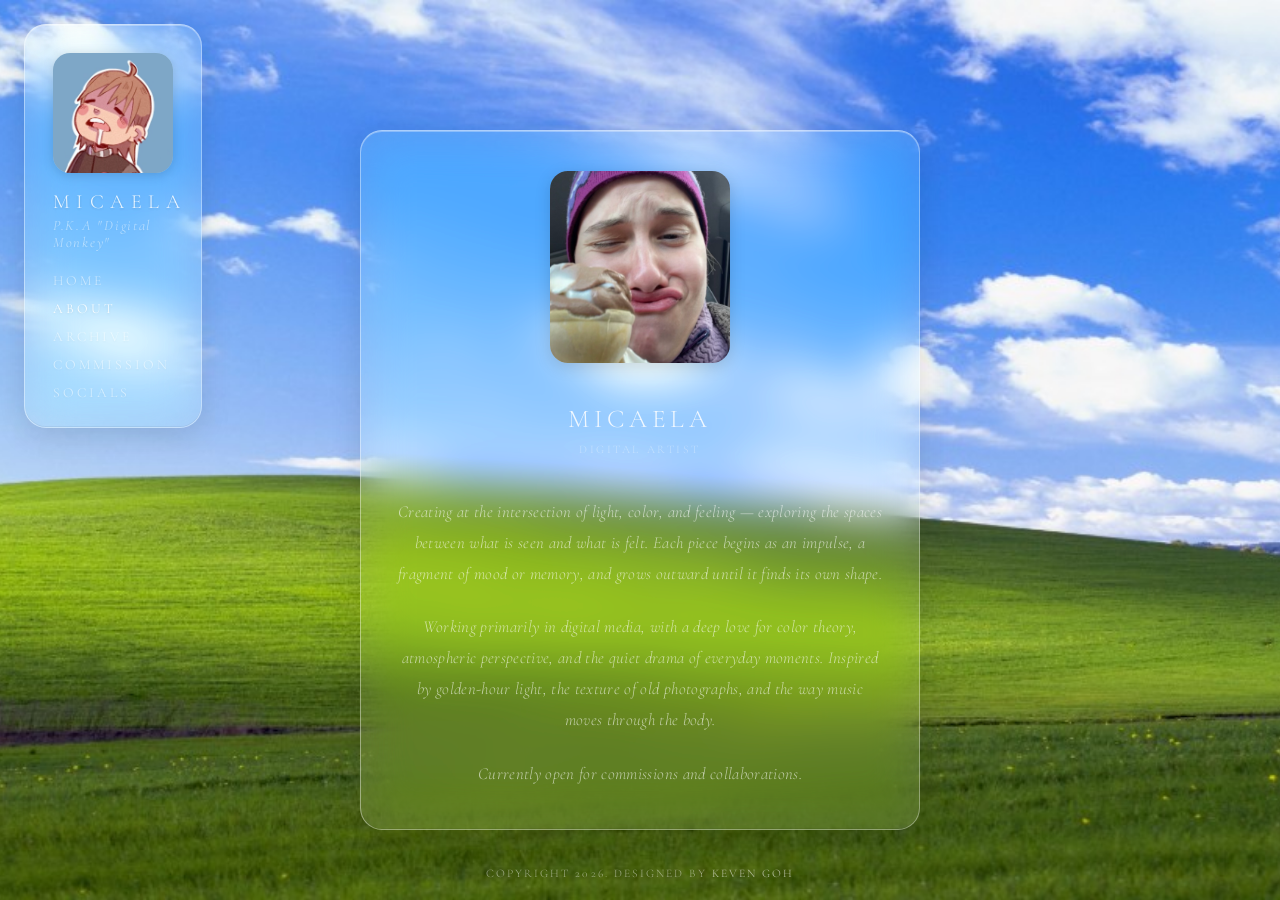
==== about.html @ ab4d34c3 "removed redundant contact page" ====
<!DOCTYPE html>
<html lang="en">
<head>
<meta charset="UTF-8">
<meta name="viewport" content="width=device-width, initial-scale=1.0">
<title>Micaela — About</title>
<link rel="stylesheet" href="css/base.css">
<link rel="stylesheet" href="css/pages.css">
</head>
<body>

<!-- Mobile placeholder -->
<div id="mobile-placeholder">
  <div class="mark">✦ ✦ ✦</div>
  <h2>Micaela</h2>
  <p>Mobile experience coming soon.<br>Please visit on a larger screen.</p>
</div>

<!-- Nav panel -->
<div id="chrome-panel">
  <img id="avatar" src="assets/avatar.png" alt="Micaela" width="64" height="64">
  <a id="site-name" href="index.html">Micaela</a>
  <div id="site-tagline">P.K.A "Digital Monkey"</div>
  <nav id="nav">
    <a href="index.html" data-page="index.html">Home</a>
    <a href="about.html" data-page="about.html">About</a>
    <a href="archive.html" data-page="archive.html">Archive</a>
    <a href="https://artistree.io/digitalmonkey" target="_blank" rel="noopener">Commission</a>

    <a href="#" id="socials-toggle">Socials</a>
    <div id="socials-flyout">
      <a href="https://www.youtube.com/@DigitalMonkey_" target="_blank" rel="noopener">Youtube</a>
      <a href="https://www.tumblr.com/digitalmonkeyy" target="_blank" rel="noopener">Tumblr</a>
      <a href="https://cara.app/antzzzdraws" target="_blank" rel="noopener">Cara</a>
    </div>
  </nav>
</div>

<!-- Page content -->
<div class="page-content">
  <div class="page-inner">
    <img class="about-photo" src="assets/about-photo.png" alt="Micaela">
    <h1 class="about-name">Micaela</h1>
    <div class="about-subtitle">Digital Artist</div>
    <div class="about-bio">
      <p>Creating at the intersection of light, color, and feeling — exploring the spaces between what is seen and what is felt. Each piece begins as an impulse, a fragment of mood or memory, and grows outward until it finds its own shape.</p>
      <p>Working primarily in digital media, with a deep love for color theory, atmospheric perspective, and the quiet drama of everyday moments. Inspired by golden-hour light, the texture of old photographs, and the way music moves through the body.</p>
      <p>Currently open for commissions and collaborations.</p>
    </div>
  </div>
</div>

<div id="footer">Copyright 2026. Designed by <a href="https://kgoh.net/" target="_blank" rel="noopener">Keven Goh</a></div>

<script src="js/nav.js"></script>
</body>
</html>
---- css/base.css ----
@import url('https://fonts.googleapis.com/css2?family=Cormorant+Garamond:ital,wght@0,300;0,400;1,300;1,400&display=swap');

* { margin: 0; padding: 0; box-sizing: border-box; }

:root {
  --bg: #f5f0ea;
  --text: #1a1816;
  --text-dim: rgba(255, 255, 255, 0.4);
  --glass-text: #fff;
  --lock-border: #c8a050;
  --lock-glow: rgba(200, 160, 80, 0.35);
}

html, body {
  width: 100%; height: 100%;
  overflow: hidden;
  background: var(--bg) url('../assets/bg.png') center / cover no-repeat fixed;
  font-family: 'Cormorant Garamond', serif;
  color: var(--text);
}

body {
  animation: pageIn 0.6s ease both;
}

@keyframes pageIn {
  from { opacity: 0; }
  to   { opacity: 1; }
}

/* ── Mobile placeholder ── */
#mobile-placeholder {
  display: none;
  position: fixed;
  inset: 0;
  background: var(--bg);
  flex-direction: column;
  justify-content: center;
  align-items: center;
  gap: 1.5rem;
  text-align: center;
  padding: 2rem;
  z-index: 9999;
}
#mobile-placeholder .mark {
  font-size: 2rem;
  opacity: 0.4;
  letter-spacing: 0.4em;
}
#mobile-placeholder h2 {
  font-weight: 300;
  font-size: 1.5rem;
  letter-spacing: 0.15em;
}
#mobile-placeholder p {
  font-style: italic;
  opacity: 0.45;
  font-size: 1rem;
  letter-spacing: 0.08em;
}

@media (max-width: 768px) {
  #mobile-placeholder { display: flex; }
  #canvas, #ui, .page-content { display: none !important; }
}

/* ── UI Chrome ── */
#ui {
  position: fixed;
  inset: 0;
  pointer-events: none;
  z-index: 0;
}

/* ── Chrome panel (liquid glass) ── */
#chrome-panel {
  position: fixed;
  top: 24px; left: 24px;
  z-index: 100;
  width: 178px;
  padding: 28px 28px 24px;
  background: rgba(255, 255, 255, 0.12);
  backdrop-filter: blur(24px) saturate(1.4) brightness(1.1);
  -webkit-backdrop-filter: blur(24px) saturate(1.4) brightness(1.1);
  border: 1px solid rgba(255, 255, 255, 0.35);
  border-top-color: rgba(255, 255, 255, 0.5);
  border-left-color: rgba(255, 255, 255, 0.4);
  border-radius: 22px;
  box-shadow:
    0 8px 32px rgba(0,0,0,0.12),
    inset 0 1px 0 rgba(255, 255, 255, 0.3),
    inset 0 -1px 0 rgba(0, 0, 0, 0.05);
  pointer-events: auto;
  color: var(--glass-text);
}

#avatar {
  display: block;
  width: 100%;
  height: auto;
  aspect-ratio: 1;
  border-radius: 17px;
  object-fit: cover;
  margin-bottom: 16px;
  box-shadow: 0 2px 12px rgba(0,0,0,0.15), inset 0 0 0 1px rgba(255,255,255,0.2);
}

#site-name {
  display: block;
  font-size: 1.26rem;
  font-weight: 300;
  letter-spacing: 0.32em;
  text-transform: uppercase;
  opacity: 0.85;
  text-decoration: none;
  color: var(--glass-text);
  transition: opacity 0.3s ease;
  text-shadow: 0 1px 3px rgba(0,0,0,0.15);
}
a#site-name:hover {
  opacity: 1;
}

#site-tagline {
  font-size: 0.9rem;
  font-style: italic;
  letter-spacing: 0.12em;
  opacity: 0.45;
  margin-top: 3px;
  margin-bottom: 19px;
  text-shadow: 0 1px 3px rgba(0,0,0,0.1);
}

/* ── Nav ── */
#nav {
  display: flex;
  flex-direction: column;
  gap: 7px;
}
#nav a {
  font-size: 0.86rem;
  font-weight: 300;
  letter-spacing: 0.22em;
  text-transform: uppercase;
  color: var(--glass-text);
  text-decoration: none;
  opacity: 0.55;
  transition: opacity 0.3s ease;
  padding: 2px 0;
  text-shadow: 0 1px 3px rgba(0,0,0,0.1);
}
#nav a:hover {
  opacity: 1;
}
#nav a.active {
  opacity: 1;
}

/* ── Socials flyout ── */
#socials-flyout {
  display: none;
  flex-direction: column;
  gap: 5px;
  padding: 8px 0 2px 12px;
}
#socials-flyout.open { display: flex; }
#socials-flyout a {
  font-size: 0.78rem;
  font-weight: 300;
  letter-spacing: 0.18em;
  text-transform: uppercase;
  color: var(--glass-text);
  text-decoration: none;
  opacity: 0.45;
  transition: opacity 0.3s ease;
  pointer-events: auto;
  text-shadow: 0 1px 3px rgba(0,0,0,0.1);
}
#socials-flyout a:hover { opacity: 1; }

/* ── Hint bar ── */
#hint {
  position: absolute;
  bottom: 64px; left: 50%;
  transform: translateX(-50%);
  font-size: 0.68rem;
  letter-spacing: 0.25em;
  text-transform: uppercase;
  color: var(--glass-text);
  opacity: 0.7;
  text-shadow: 0 1px 3px rgba(0,0,0,0.15);
  transition: opacity 0.6s ease;
  white-space: nowrap;
  padding: 10px 22px;
  background: rgba(255, 255, 255, 0.12);
  backdrop-filter: blur(24px) saturate(1.4) brightness(1.1);
  -webkit-backdrop-filter: blur(24px) saturate(1.4) brightness(1.1);
  border: 1px solid rgba(255, 255, 255, 0.35);
  border-top-color: rgba(255, 255, 255, 0.5);
  border-left-color: rgba(255, 255, 255, 0.4);
  border-radius: 14px;
  box-shadow:
    0 8px 32px rgba(0,0,0,0.12),
    inset 0 1px 0 rgba(255, 255, 255, 0.3),
    inset 0 -1px 0 rgba(0, 0, 0, 0.05);
}

/* ── Footer ── */
#footer {
  position: fixed;
  bottom: 20px; left: 50%;
  transform: translateX(-50%);
  font-size: 0.72rem;
  font-weight: 300;
  letter-spacing: 0.18em;
  text-transform: uppercase;
  color: rgba(255, 255, 255, 0.5);
  text-shadow: 0 1px 4px rgba(0,0,0,0.2);
  white-space: nowrap;
  z-index: 100;
}
#footer a {
  color: rgba(255, 255, 255, 0.65);
  text-decoration: none;
  transition: color 0.3s ease;
}
#footer a:hover {
  color: rgba(255, 255, 255, 1);
}
---- css/pages.css ----
/* ── Page content area ── */
.page-content {
  position: fixed;
  inset: 0;
  display: flex;
  justify-content: center;
  align-items: center;
  padding: 120px 40px 60px;
  overflow-y: auto;
}

.page-inner {
  max-width: 560px;
  width: 100%;
  background: rgba(255, 255, 255, 0.12);
  backdrop-filter: blur(24px) saturate(1.4) brightness(1.1);
  -webkit-backdrop-filter: blur(24px) saturate(1.4) brightness(1.1);
  border: 1px solid rgba(255, 255, 255, 0.35);
  border-top-color: rgba(255, 255, 255, 0.5);
  border-left-color: rgba(255, 255, 255, 0.4);
  border-radius: 22px;
  box-shadow:
    0 8px 32px rgba(0,0,0,0.12),
    inset 0 1px 0 rgba(255, 255, 255, 0.3),
    inset 0 -1px 0 rgba(0, 0, 0, 0.05);
  padding: 40px 36px;
  color: var(--glass-text);
}

/* ── About page ── */
.about-photo {
  display: block;
  width: 180px;
  height: auto;
  border-radius: 18px;
  margin: 0 auto 2.5rem;
  box-shadow: 0 4px 16px rgba(0,0,0,0.15), inset 0 0 0 1px rgba(255,255,255,0.15);
  object-fit: cover;
}

.about-name {
  font-size: 1.6rem;
  font-weight: 300;
  letter-spacing: 0.18em;
  text-transform: uppercase;
  text-align: center;
  margin-bottom: 0.5rem;
  opacity: 0.85;
}

.about-subtitle {
  font-size: 0.72rem;
  font-weight: 300;
  letter-spacing: 0.22em;
  text-transform: uppercase;
  text-align: center;
  opacity: 0.35;
  margin-bottom: 2.5rem;
}

.about-bio {
  font-size: 1.05rem;
  font-weight: 300;
  font-style: italic;
  line-height: 1.85;
  letter-spacing: 0.02em;
  opacity: 0.6;
  text-align: center;
}

.about-bio p + p {
  margin-top: 1.4rem;
}

/* ── Contact page ── */
.contact-heading {
  font-size: 1.4rem;
  font-weight: 300;
  letter-spacing: 0.18em;
  text-transform: uppercase;
  text-align: center;
  margin-bottom: 0.5rem;
  opacity: 0.85;
}

.contact-subtitle {
  font-size: 0.72rem;
  font-weight: 300;
  letter-spacing: 0.22em;
  text-transform: uppercase;
  text-align: center;
  opacity: 0.35;
  margin-bottom: 2.5rem;
}

.contact-email {
  display: block;
  text-align: center;
  font-size: 1.1rem;
  font-style: italic;
  letter-spacing: 0.06em;
  color: var(--glass-text);
  text-decoration: none;
  opacity: 0.7;
  transition: opacity 0.3s ease;
  margin-bottom: 3rem;
}
.contact-email:hover {
  opacity: 1;
}

.contact-form {
  display: flex;
  flex-direction: column;
  gap: 1.2rem;
}

.contact-form label {
  font-size: 0.65rem;
  font-weight: 300;
  letter-spacing: 0.22em;
  text-transform: uppercase;
  opacity: 0.4;
  display: flex;
  flex-direction: column;
  gap: 0.5rem;
}

.contact-form input,
.contact-form textarea {
  background: rgba(255, 255, 255, 0.08);
  border: 1px solid rgba(255, 255, 255, 0.15);
  border-radius: 4px;
  padding: 10px 14px;
  font-family: 'Cormorant Garamond', serif;
  font-size: 0.95rem;
  font-weight: 300;
  color: var(--glass-text);
  outline: none;
  transition: border-color 0.3s ease;
}
.contact-form input:focus,
.contact-form textarea:focus {
  border-color: rgba(255, 255, 255, 0.3);
}

.contact-form textarea {
  resize: vertical;
  min-height: 120px;
}

.contact-form button {
  align-self: flex-start;
  background: transparent;
  border: 1px solid rgba(255, 255, 255, 0.15);
  border-radius: 4px;
  padding: 8px 28px;
  font-family: 'Cormorant Garamond', serif;
  font-size: 0.72rem;
  font-weight: 300;
  letter-spacing: 0.22em;
  text-transform: uppercase;
  color: var(--glass-text);
  opacity: 0.5;
  cursor: pointer;
  transition: opacity 0.3s ease, border-color 0.3s ease;
}
.contact-form button:hover {
  opacity: 0.85;
  border-color: rgba(255, 255, 255, 0.3);
}

/* ── Archive placeholder ── */
.archive-placeholder {
  text-align: center;
}

.archive-mark {
  font-size: 1.8rem;
  opacity: 0.2;
  letter-spacing: 0.4em;
  margin-bottom: 1.5rem;
}

.archive-heading {
  font-size: 1.4rem;
  font-weight: 300;
  letter-spacing: 0.18em;
  text-transform: uppercase;
  opacity: 0.5;
  margin-bottom: 0.6rem;
}

.archive-note {
  font-size: 0.85rem;
  font-style: italic;
  font-weight: 300;
  letter-spacing: 0.06em;
  opacity: 0.3;
}
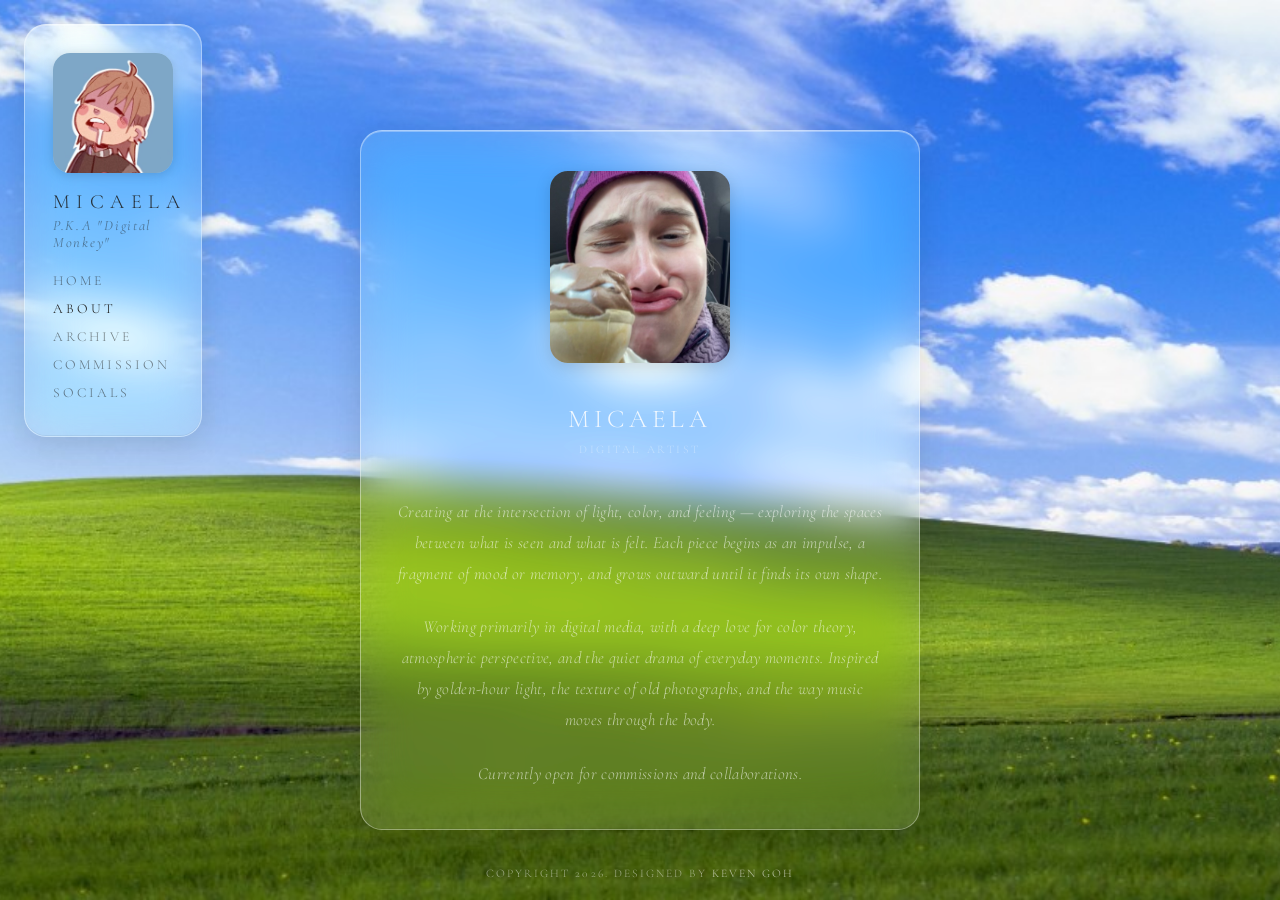
==== commit 82bd2510: "nav bar adjustments - black text for legibility - socials drop-down on hover - icons for socials" ====
--- a/about.html
+++ b/about.html
@@ -27,11 +27,13 @@
     <a href="archive.html" data-page="archive.html">Archive</a>
     <a href="https://artistree.io/digitalmonkey" target="_blank" rel="noopener">Commission</a>
 
-    <a href="#" id="socials-toggle">Socials</a>
-    <div id="socials-flyout">
-      <a href="https://www.youtube.com/@DigitalMonkey_" target="_blank" rel="noopener">Youtube</a>
-      <a href="https://www.tumblr.com/digitalmonkeyy" target="_blank" rel="noopener">Tumblr</a>
-      <a href="https://cara.app/antzzzdraws" target="_blank" rel="noopener">Cara</a>
+    <div id="socials-wrap">
+      <span id="socials-toggle">Socials</span>
+      <div id="socials-flyout">
+        <a href="https://www.youtube.com/@DigitalMonkey_" target="_blank" rel="noopener"><svg width="14" height="14" viewBox="0 0 24 24" fill="currentColor"><path d="M21.8 8.001a2.749 2.749 0 0 0-1.935-1.946C18.165 5.5 12 5.5 12 5.5s-6.165 0-7.865.555A2.749 2.749 0 0 0 2.2 8.001 28.9 28.9 0 0 0 1.75 12a28.9 28.9 0 0 0 .45 3.999 2.749 2.749 0 0 0 1.935 1.946C5.835 18.5 12 18.5 12 18.5s6.165 0 7.865-.555a2.749 2.749 0 0 0 1.935-1.946A28.9 28.9 0 0 0 22.25 12a28.9 28.9 0 0 0-.45-3.999ZM9.75 15.02V8.98L15.5 12l-5.75 3.02Z"/></svg> Youtube</a>
+        <a href="https://www.tumblr.com/digitalmonkeyy" target="_blank" rel="noopener"><svg width="14" height="14" viewBox="0 0 24 24" fill="currentColor"><path d="M14.563 24c-5.093 0-7.031-3.756-7.031-6.411V9.747H5.116V6.648C8.333 5.581 9.354 2.678 9.536.187h3.04V6.12h4.149v3.627h-4.149v7.27c0 1.727.87 2.322 2.259 2.322h2.072V24h-2.344Z"/></svg> Tumblr</a>
+        <a href="https://cara.app/antzzzdraws" target="_blank" rel="noopener"><svg width="14" height="14" viewBox="0 0 24 24" fill="currentColor"><path d="M12 4.5C7 4.5 2.73 7.61 1 12c1.73 4.39 6 7.5 11 7.5s9.27-3.11 11-7.5c-1.73-4.39-6-7.5-11-7.5ZM12 17c-2.76 0-5-2.24-5-5s2.24-5 5-5 5 2.24 5 5-2.24 5-5 5Zm0-8c-1.66 0-3 1.34-3 3s1.34 3 3 3 3-1.34 3-3-1.34-3-3-3Z"/></svg> Cara</a>
+      </div>
     </div>
   </nav>
 </div>
--- a/css/base.css
+++ b/css/base.css
@@ -91,7 +91,7 @@
     inset 0 1px 0 rgba(255, 255, 255, 0.3),
     inset 0 -1px 0 rgba(0, 0, 0, 0.05);
   pointer-events: auto;
-  color: var(--glass-text);
+  color: var(--text);
 }
 
 #avatar {
@@ -113,9 +113,8 @@
   text-transform: uppercase;
   opacity: 0.85;
   text-decoration: none;
-  color: var(--glass-text);
-  transition: opacity 0.3s ease;
-  text-shadow: 0 1px 3px rgba(0,0,0,0.15);
+  color: var(--text);
+  transition: opacity 0.3s ease;
 }
 a#site-name:hover {
   opacity: 1;
@@ -128,7 +127,6 @@
   opacity: 0.45;
   margin-top: 3px;
   margin-bottom: 19px;
-  text-shadow: 0 1px 3px rgba(0,0,0,0.1);
 }
 
 /* ── Nav ── */
@@ -142,12 +140,11 @@
   font-weight: 300;
   letter-spacing: 0.22em;
   text-transform: uppercase;
-  color: var(--glass-text);
+  color: var(--text);
   text-decoration: none;
   opacity: 0.55;
   transition: opacity 0.3s ease;
   padding: 2px 0;
-  text-shadow: 0 1px 3px rgba(0,0,0,0.1);
 }
 #nav a:hover {
   opacity: 1;
@@ -156,27 +153,57 @@
   opacity: 1;
 }
 
-/* ── Socials flyout ── */
+/* ── Socials dropdown ── */
+#socials-wrap {
+  position: relative;
+}
+#socials-toggle {
+  font-size: 0.86rem;
+  font-weight: 300;
+  letter-spacing: 0.22em;
+  text-transform: uppercase;
+  color: var(--text);
+  opacity: 0.55;
+  transition: opacity 0.3s ease;
+  cursor: pointer;
+  padding: 2px 0;
+}
+#socials-wrap:hover #socials-toggle {
+  opacity: 1;
+}
 #socials-flyout {
-  display: none;
+  display: flex;
   flex-direction: column;
-  gap: 5px;
+  gap: 6px;
   padding: 8px 0 2px 12px;
-}
-#socials-flyout.open { display: flex; }
+  max-height: 0;
+  overflow: hidden;
+  opacity: 0;
+  transition: max-height 0.3s ease, opacity 0.3s ease;
+}
+#socials-wrap:hover #socials-flyout {
+  max-height: 120px;
+  opacity: 1;
+}
 #socials-flyout a {
   font-size: 0.78rem;
   font-weight: 300;
   letter-spacing: 0.18em;
   text-transform: uppercase;
-  color: var(--glass-text);
+  color: var(--text);
   text-decoration: none;
   opacity: 0.45;
   transition: opacity 0.3s ease;
   pointer-events: auto;
-  text-shadow: 0 1px 3px rgba(0,0,0,0.1);
+  display: flex;
+  align-items: center;
+  gap: 6px;
 }
 #socials-flyout a:hover { opacity: 1; }
+#socials-flyout svg {
+  flex-shrink: 0;
+  opacity: 0.7;
+}
 
 /* ── Hint bar ── */
 #hint {
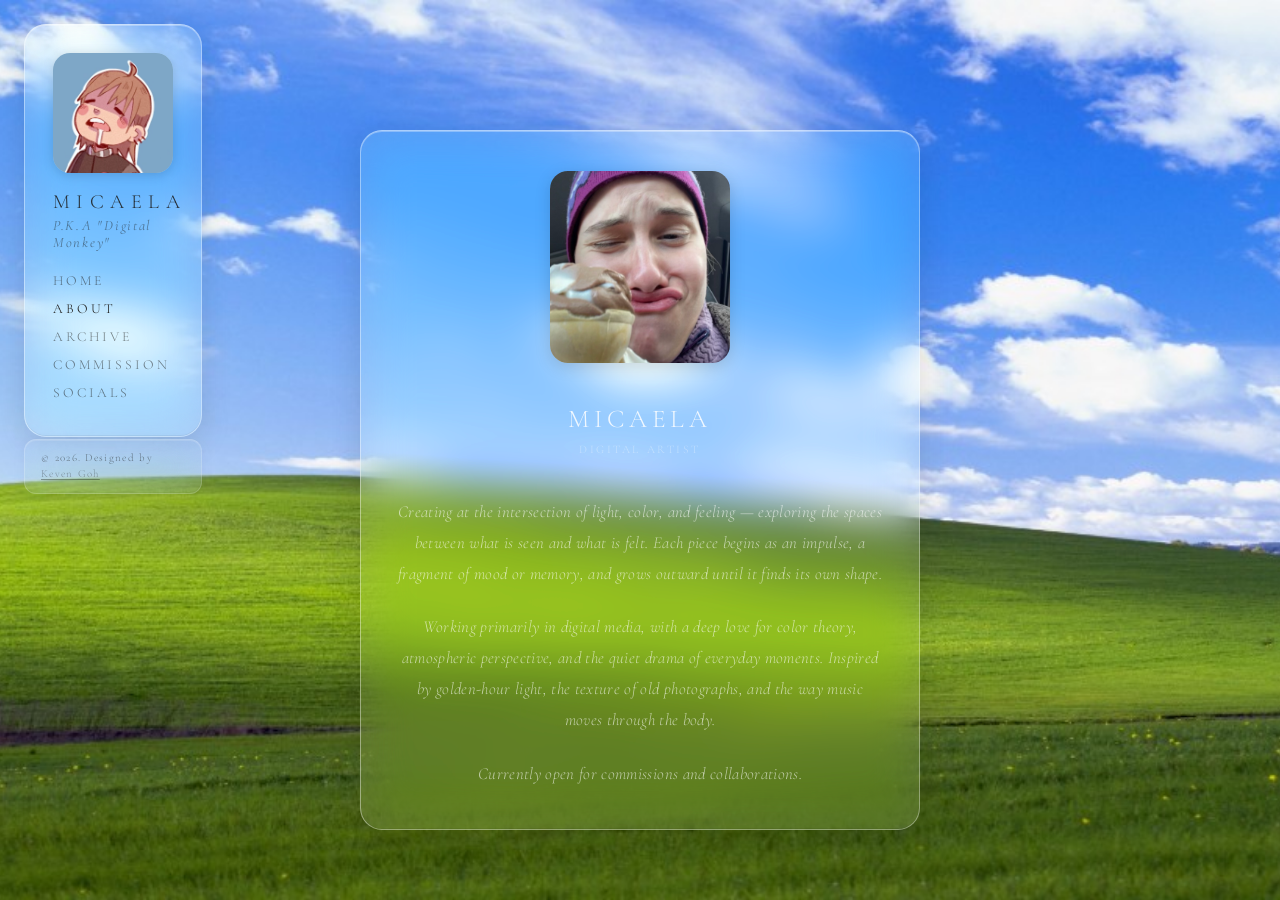
==== commit f3738186: "updated copyright statement" ====
--- a/about.html
+++ b/about.html
@@ -37,6 +37,7 @@
     </div>
   </nav>
 </div>
+<div id="footer">© 2026. Designed by <a href="https://kgoh.net/" target="_blank" rel="noopener">Keven Goh</a></div>
 
 <!-- Page content -->
 <div class="page-content">
@@ -52,8 +53,6 @@
   </div>
 </div>
 
-<div id="footer">Copyright 2026. Designed by <a href="https://kgoh.net/" target="_blank" rel="noopener">Keven Goh</a></div>
-
 <script src="js/nav.js"></script>
 </body>
 </html>
--- a/css/base.css
+++ b/css/base.css
@@ -232,25 +232,39 @@
     inset 0 -1px 0 rgba(0, 0, 0, 0.05);
 }
 
-/* ── Footer ── */
+/* ── Footer (below nav panel) ── */
 #footer {
   position: fixed;
-  bottom: 20px; left: 50%;
-  transform: translateX(-50%);
-  font-size: 0.72rem;
-  font-weight: 300;
-  letter-spacing: 0.18em;
-  text-transform: uppercase;
-  color: rgba(255, 255, 255, 0.5);
-  text-shadow: 0 1px 4px rgba(0,0,0,0.2);
-  white-space: nowrap;
+  top: 0;
+  left: 24px;
+  width: 178px;
+  padding: 10px 16px;
+  font-size: 0.68rem;
+  font-weight: 300;
+  letter-spacing: 0.12em;
+  line-height: 1.5;
+  color: var(--text);
+  opacity: 0.5;
   z-index: 100;
+  background: rgba(255, 255, 255, 0.12);
+  backdrop-filter: blur(24px) saturate(1.4) brightness(1.1);
+  -webkit-backdrop-filter: blur(24px) saturate(1.4) brightness(1.1);
+  border: 1px solid rgba(255, 255, 255, 0.35);
+  border-top-color: rgba(255, 255, 255, 0.5);
+  border-left-color: rgba(255, 255, 255, 0.4);
+  border-radius: 12px;
+  box-shadow:
+    0 4px 16px rgba(0,0,0,0.08),
+    inset 0 1px 0 rgba(255, 255, 255, 0.3),
+    inset 0 -1px 0 rgba(0, 0, 0, 0.05);
 }
 #footer a {
-  color: rgba(255, 255, 255, 0.65);
-  text-decoration: none;
-  transition: color 0.3s ease;
+  color: var(--text);
+  text-decoration: underline;
+  text-underline-offset: 2px;
+  opacity: 0.7;
+  transition: opacity 0.3s ease;
 }
 #footer a:hover {
-  color: rgba(255, 255, 255, 1);
-}
+  opacity: 1;
+}
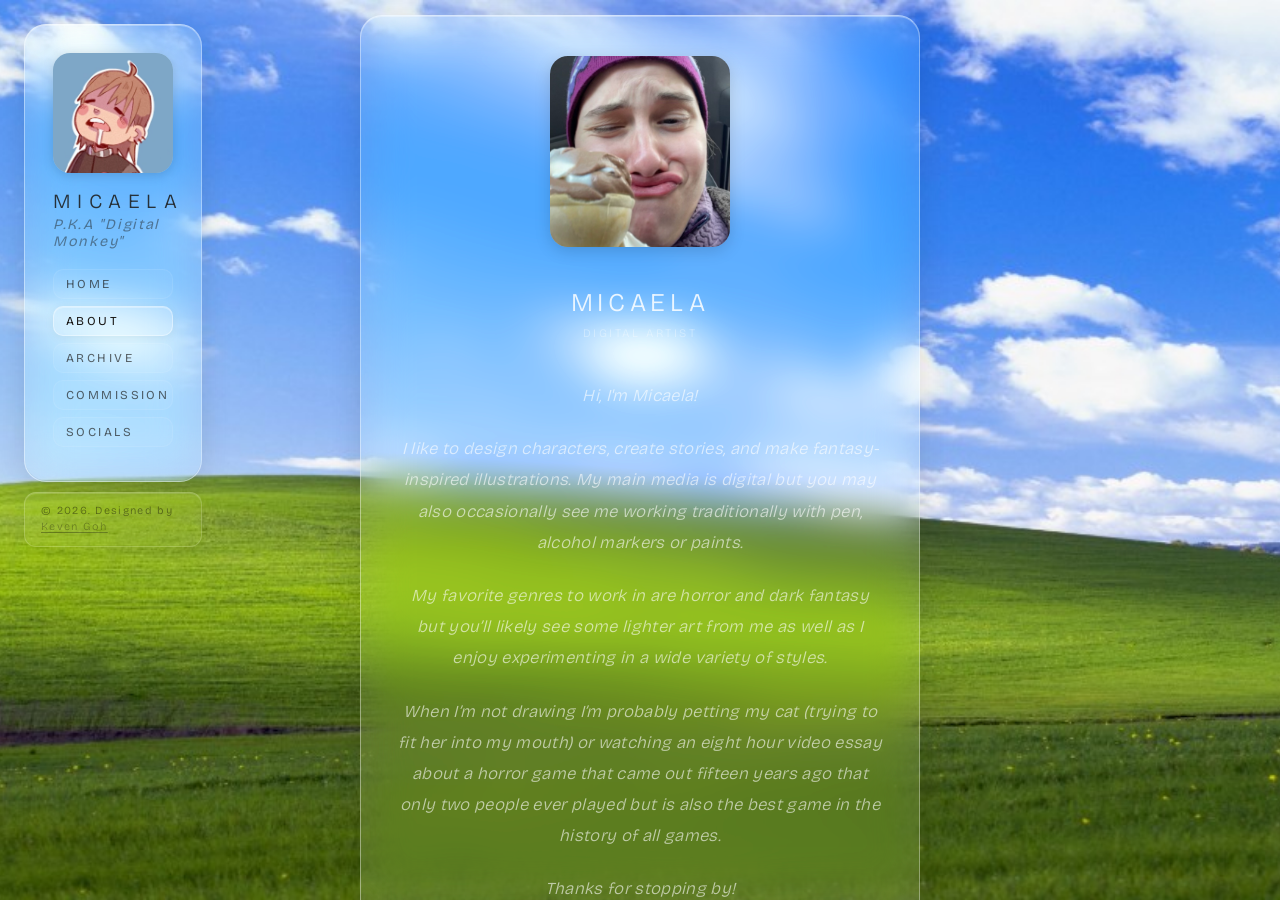
==== commit e707e990: "changed background and updated about section" ====
--- a/about.html
+++ b/about.html
@@ -46,9 +46,19 @@
     <h1 class="about-name">Micaela</h1>
     <div class="about-subtitle">Digital Artist</div>
     <div class="about-bio">
-      <p>Creating at the intersection of light, color, and feeling — exploring the spaces between what is seen and what is felt. Each piece begins as an impulse, a fragment of mood or memory, and grows outward until it finds its own shape.</p>
-      <p>Working primarily in digital media, with a deep love for color theory, atmospheric perspective, and the quiet drama of everyday moments. Inspired by golden-hour light, the texture of old photographs, and the way music moves through the body.</p>
-      <p>Currently open for commissions and collaborations.</p>
+      <p>Hi, I'm Micaela!</p>
+      <p>
+        I like to design characters, create stories, and make fantasy-inspired illustrations. My main media is digital but you may also occasionally see me working traditionally with pen, alcohol markers or paints. 
+      </p>
+      <p>
+        My favorite genres to work in are horror and dark fantasy but you’ll likely see some lighter art from me as well as I enjoy experimenting in a wide variety of styles. 
+      </p>
+      <p>
+        When I’m not drawing I’m probably petting my cat (trying to fit her into my mouth) or watching an eight hour video essay about a horror game that came out fifteen years ago that only two people ever played but is also the best game in the history of all games. 
+      </p>
+      <p>
+        Thanks for stopping by! 
+      </p>
     </div>
   </div>
 </div>
--- a/css/base.css
+++ b/css/base.css
@@ -1,4 +1,4 @@
-@import url('https://fonts.googleapis.com/css2?family=Cormorant+Garamond:ital,wght@0,300;0,400;1,300;1,400&display=swap');
+@import url('https://fonts.googleapis.com/css2?family=Bricolage+Grotesque:opsz,wght@12..96,200..800&display=swap');
 
 * { margin: 0; padding: 0; box-sizing: border-box; }
 
@@ -15,7 +15,7 @@
   width: 100%; height: 100%;
   overflow: hidden;
   background: var(--bg) url('../assets/bg.png') center / cover no-repeat fixed;
-  font-family: 'Cormorant Garamond', serif;
+  font-family: 'Bricolage Grotesque', sans-serif;
   color: var(--text);
 }
 
@@ -136,21 +136,31 @@
   gap: 7px;
 }
 #nav a {
-  font-size: 0.86rem;
-  font-weight: 300;
-  letter-spacing: 0.22em;
+  display: block;
+  font-size: 0.76rem;
+  font-weight: 400;
+  letter-spacing: 0.2em;
   text-transform: uppercase;
   color: var(--text);
   text-decoration: none;
-  opacity: 0.55;
-  transition: opacity 0.3s ease;
-  padding: 2px 0;
+  opacity: 0.65;
+  padding: 7px 12px;
+  border-radius: 10px;
+  background: rgba(255, 255, 255, 0.06);
+  border: 1px solid rgba(255, 255, 255, 0.12);
+  transition: opacity 0.25s ease, background 0.25s ease, border-color 0.25s ease, box-shadow 0.25s ease;
 }
 #nav a:hover {
   opacity: 1;
+  background: rgba(255, 255, 255, 0.18);
+  border-color: rgba(255, 255, 255, 0.35);
+  box-shadow: 0 2px 10px rgba(0,0,0,0.06), inset 0 1px 0 rgba(255,255,255,0.25);
 }
 #nav a.active {
   opacity: 1;
+  background: rgba(255, 255, 255, 0.2);
+  border-color: rgba(255, 255, 255, 0.4);
+  box-shadow: 0 2px 10px rgba(0,0,0,0.06), inset 0 1px 0 rgba(255,255,255,0.3);
 }
 
 /* ── Socials dropdown ── */
@@ -158,18 +168,25 @@
   position: relative;
 }
 #socials-toggle {
-  font-size: 0.86rem;
-  font-weight: 300;
-  letter-spacing: 0.22em;
-  text-transform: uppercase;
-  color: var(--text);
-  opacity: 0.55;
-  transition: opacity 0.3s ease;
+  display: block;
+  font-size: 0.76rem;
+  font-weight: 400;
+  letter-spacing: 0.2em;
+  text-transform: uppercase;
+  color: var(--text);
+  opacity: 0.65;
   cursor: pointer;
-  padding: 2px 0;
+  padding: 7px 12px;
+  border-radius: 10px;
+  background: rgba(255, 255, 255, 0.06);
+  border: 1px solid rgba(255, 255, 255, 0.12);
+  transition: opacity 0.25s ease, background 0.25s ease, border-color 0.25s ease, box-shadow 0.25s ease;
 }
 #socials-wrap:hover #socials-toggle {
   opacity: 1;
+  background: rgba(255, 255, 255, 0.18);
+  border-color: rgba(255, 255, 255, 0.35);
+  box-shadow: 0 2px 10px rgba(0,0,0,0.06), inset 0 1px 0 rgba(255,255,255,0.25);
 }
 #socials-flyout {
   display: flex;
--- a/css/pages.css
+++ b/css/pages.css
@@ -132,7 +132,7 @@
   border: 1px solid rgba(255, 255, 255, 0.15);
   border-radius: 4px;
   padding: 10px 14px;
-  font-family: 'Cormorant Garamond', serif;
+  font-family: 'Bricolage Grotesque', sans-serif;
   font-size: 0.95rem;
   font-weight: 300;
   color: var(--glass-text);
@@ -155,7 +155,7 @@
   border: 1px solid rgba(255, 255, 255, 0.15);
   border-radius: 4px;
   padding: 8px 28px;
-  font-family: 'Cormorant Garamond', serif;
+  font-family: 'Bricolage Grotesque', sans-serif;
   font-size: 0.72rem;
   font-weight: 300;
   letter-spacing: 0.22em;
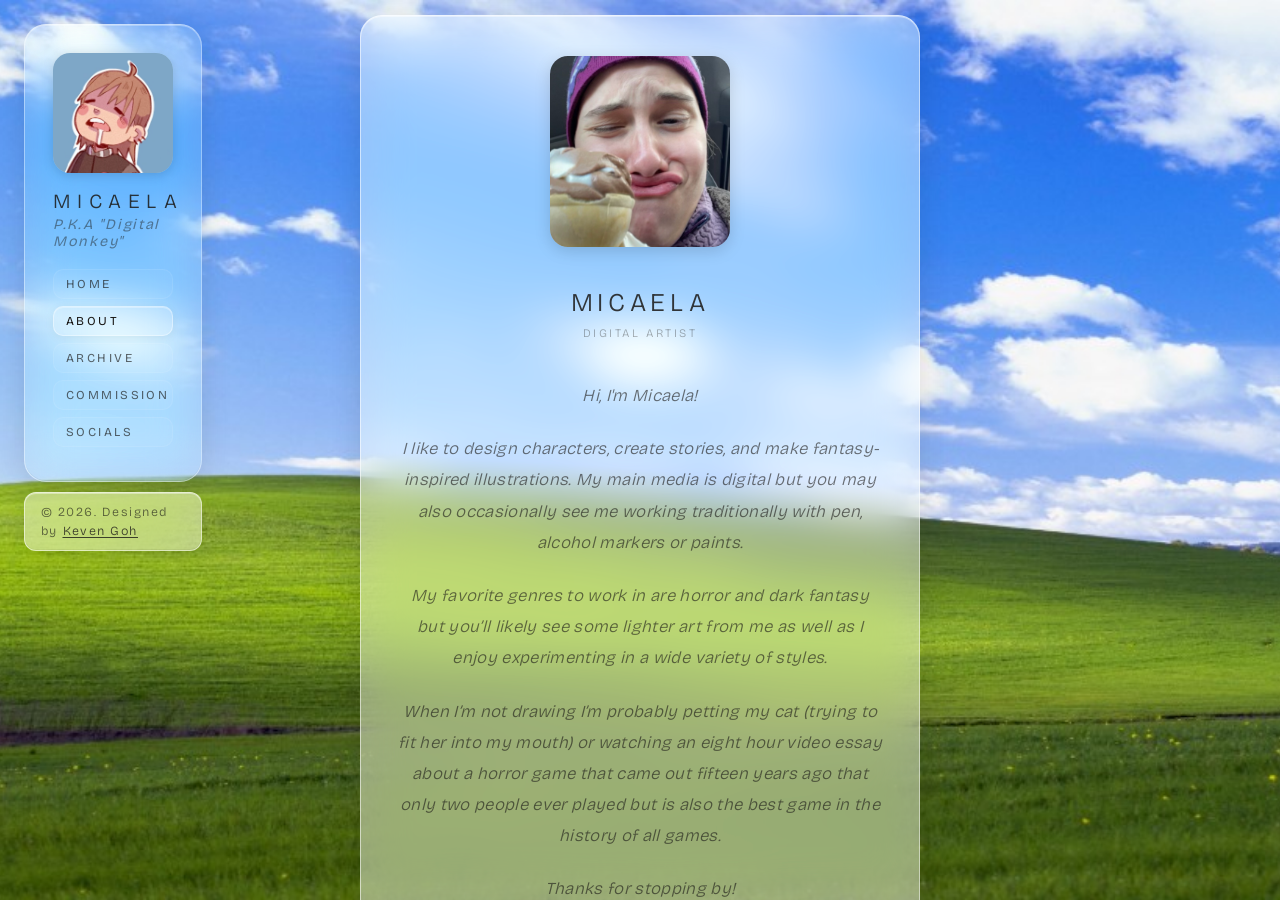
==== commit 545a69ae: "added pointing cat easter egg" ====
--- a/about.html
+++ b/about.html
@@ -37,7 +37,7 @@
     </div>
   </nav>
 </div>
-<div id="footer">© 2026. Designed by <a href="https://kgoh.net/" target="_blank" rel="noopener">Keven Goh</a></div>
+<div id="footer">© 2026. Designed by <a href="https://kgoh.net/" target="_blank" rel="noopener">Keven Goh</a><img id="footer-cat" src="assets/cat-point.png" alt=""></div>
 
 <!-- Page content -->
 <div class="page-content">
--- a/css/base.css
+++ b/css/base.css
@@ -256,32 +256,45 @@
   left: 24px;
   width: 178px;
   padding: 10px 16px;
-  font-size: 0.68rem;
+  font-size: 0.78rem;
   font-weight: 300;
   letter-spacing: 0.12em;
   line-height: 1.5;
-  color: var(--text);
-  opacity: 0.5;
+  color: rgba(26, 24, 22, 0.65);
   z-index: 100;
-  background: rgba(255, 255, 255, 0.12);
+  background: rgba(255, 255, 255, 0.45);
   backdrop-filter: blur(24px) saturate(1.4) brightness(1.1);
   -webkit-backdrop-filter: blur(24px) saturate(1.4) brightness(1.1);
-  border: 1px solid rgba(255, 255, 255, 0.35);
-  border-top-color: rgba(255, 255, 255, 0.5);
-  border-left-color: rgba(255, 255, 255, 0.4);
+  border: 1px solid rgba(255, 255, 255, 0.5);
+  border-top-color: rgba(255, 255, 255, 0.65);
+  border-left-color: rgba(255, 255, 255, 0.55);
   border-radius: 12px;
   box-shadow:
     0 4px 16px rgba(0,0,0,0.08),
-    inset 0 1px 0 rgba(255, 255, 255, 0.3),
+    inset 0 1px 0 rgba(255, 255, 255, 0.4),
     inset 0 -1px 0 rgba(0, 0, 0, 0.05);
 }
+#footer-cat {
+  position: absolute;
+  right: -100px;
+  bottom: -50px;
+  width: 120px;
+  height: auto;
+  transform: scaleX(-1);
+  opacity: 0;
+  transition: opacity 0.4s ease;
+  pointer-events: none;
+}
+#footer:hover #footer-cat {
+  opacity: 1;
+}
+
 #footer a {
-  color: var(--text);
+  color: rgba(26, 24, 22, 0.8);
   text-decoration: underline;
   text-underline-offset: 2px;
-  opacity: 0.7;
   transition: opacity 0.3s ease;
 }
 #footer a:hover {
-  opacity: 1;
-}
+  color: rgba(26, 24, 22, 1);
+}
--- a/css/pages.css
+++ b/css/pages.css
@@ -12,19 +12,19 @@
 .page-inner {
   max-width: 560px;
   width: 100%;
-  background: rgba(255, 255, 255, 0.12);
+  background: rgba(255, 255, 255, 0.45);
   backdrop-filter: blur(24px) saturate(1.4) brightness(1.1);
   -webkit-backdrop-filter: blur(24px) saturate(1.4) brightness(1.1);
-  border: 1px solid rgba(255, 255, 255, 0.35);
-  border-top-color: rgba(255, 255, 255, 0.5);
-  border-left-color: rgba(255, 255, 255, 0.4);
+  border: 1px solid rgba(255, 255, 255, 0.5);
+  border-top-color: rgba(255, 255, 255, 0.65);
+  border-left-color: rgba(255, 255, 255, 0.55);
   border-radius: 22px;
   box-shadow:
     0 8px 32px rgba(0,0,0,0.12),
-    inset 0 1px 0 rgba(255, 255, 255, 0.3),
+    inset 0 1px 0 rgba(255, 255, 255, 0.4),
     inset 0 -1px 0 rgba(0, 0, 0, 0.05);
   padding: 40px 36px;
-  color: var(--glass-text);
+  color: var(--text);
 }
 
 /* ── About page ── */
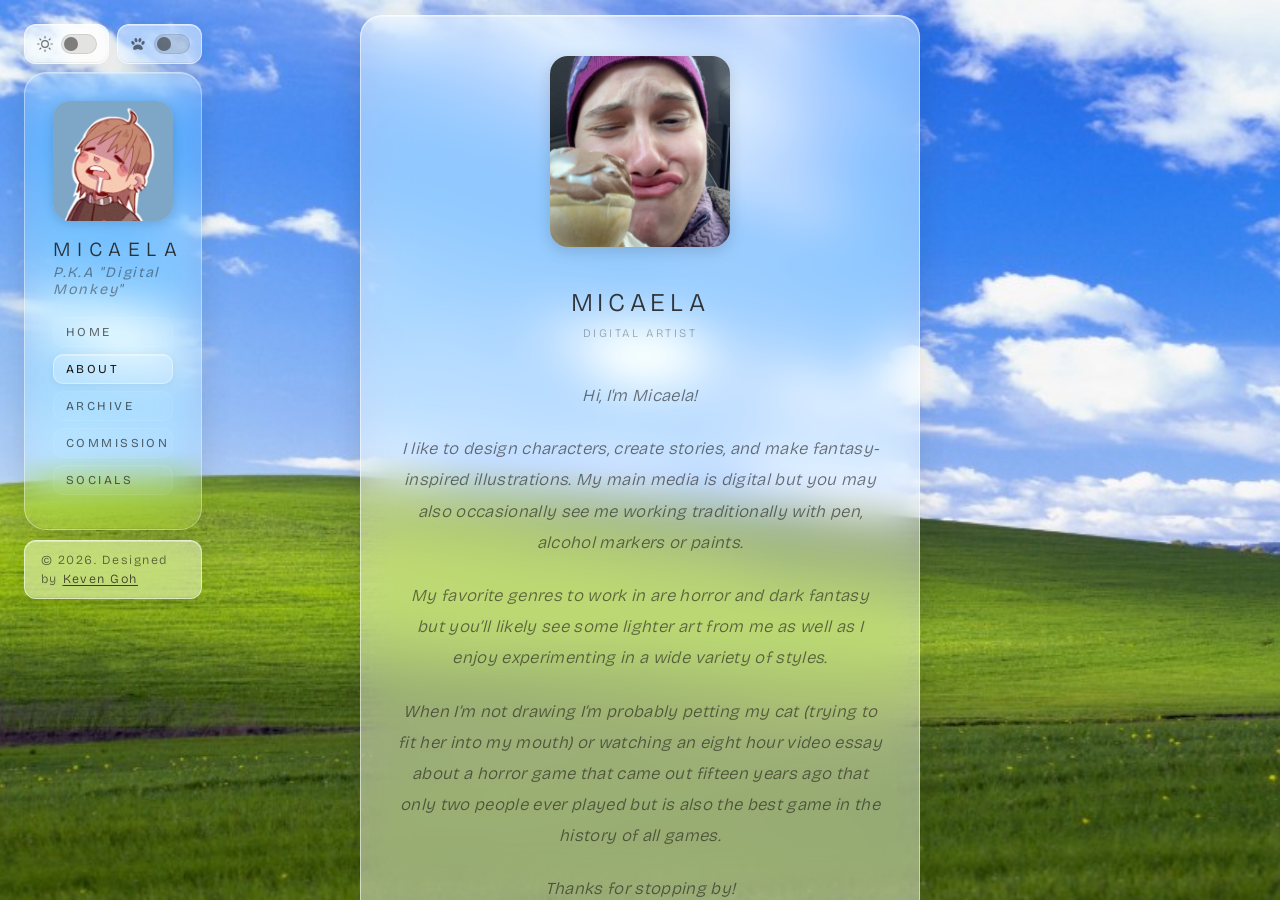
==== commit 1f12cd5a: "added day/night toggle + second cat easter egg" ====
--- a/about.html
+++ b/about.html
@@ -6,6 +6,7 @@
 <title>Micaela — About</title>
 <link rel="stylesheet" href="css/base.css">
 <link rel="stylesheet" href="css/pages.css">
+<script>(function(){var c='';if(localStorage.getItem('theme')==='night')c+=' night';if(localStorage.getItem('cat')==='on')c+=' cat-active';if(c)document.documentElement.className=c.trim();})()</script>
 </head>
 <body>
 
@@ -39,6 +40,22 @@
 </div>
 <div id="footer">© 2026. Designed by <a href="https://kgoh.net/" target="_blank" rel="noopener">Keven Goh</a><img id="footer-cat" src="assets/cat-point.png" alt=""></div>
 
+<!-- Toggles row -->
+<div id="toggles-row">
+  <div id="theme-toggle" class="toggle-badge">
+    <svg id="theme-toggle-icon" class="toggle-icon" viewBox="0 0 24 24" fill="none" stroke="currentColor" stroke-width="1.8" stroke-linecap="round" stroke-linejoin="round">
+      <g class="sun"><circle cx="12" cy="12" r="5"/><line x1="12" y1="1" x2="12" y2="3"/><line x1="12" y1="21" x2="12" y2="23"/><line x1="4.22" y1="4.22" x2="5.64" y2="5.64"/><line x1="18.36" y1="18.36" x2="19.78" y2="19.78"/><line x1="1" y1="12" x2="3" y2="12"/><line x1="21" y1="12" x2="23" y2="12"/><line x1="4.22" y1="19.78" x2="5.64" y2="18.36"/><line x1="18.36" y1="5.64" x2="19.78" y2="4.22"/></g>
+      <g class="moon"><path d="M21 12.79A9 9 0 1 1 11.21 3 7 7 0 0 0 21 12.79z"/></g>
+    </svg>
+    <div class="toggle-track"><div class="toggle-thumb"></div></div>
+  </div>
+  <div id="cat-toggle" class="toggle-badge">
+    <svg class="toggle-icon" viewBox="0 0 24 24" fill="currentColor"><path d="M8.35 3C9.53 2.83 10.78 4.12 11.14 5.9c.36 1.77-.29 3.35-1.47 3.53-1.17.18-2.43-1.11-2.8-2.89C6.5 4.77 7.17 3.19 8.35 3m7.15 0c1.19.19 1.85 1.77 1.5 3.54-.38 1.78-1.63 3.07-2.81 2.89-1.19-.18-1.84-1.76-1.47-3.53.36-1.78 1.61-3.07 2.78-2.9M3 7.6c1.14-.49 2.69.4 3.5 1.95.76 1.58.5 3.24-.63 3.73s-2.67-.39-3.46-1.96C1.62 9.75 1.85 8.08 3 7.6m18 0c1.15.48 1.39 2.15.59 3.72-.79 1.57-2.33 2.45-3.46 1.96s-1.39-2.15-.63-3.73C18.31 8 19.86 7.11 21 7.6m-1.67 10.78c.04.94-.68 1.98-1.54 2.37-1.79.82-3.91-1.13-5.9-1.13s-3.99 2.02-5.89 1.13c-1.13-.57-1.55-1.84-1.33-2.92C5.31 14.94 8.39 12.86 11.89 12.86s6.79 2.33 7.44 5.52"/></svg>
+    <div class="toggle-track"><div class="toggle-thumb"></div></div>
+  </div>
+</div>
+<img id="rising-cat" src="assets/cat-point.png" alt="">
+
 <!-- Page content -->
 <div class="page-content">
   <div class="page-inner">
--- a/css/base.css
+++ b/css/base.css
@@ -75,7 +75,7 @@
 /* ── Chrome panel (liquid glass) ── */
 #chrome-panel {
   position: fixed;
-  top: 24px; left: 24px;
+  top: 72px; left: 24px;
   z-index: 100;
   width: 178px;
   padding: 28px 28px 24px;
@@ -220,6 +220,117 @@
 #socials-flyout svg {
   flex-shrink: 0;
   opacity: 0.7;
+}
+
+/* ── Toggles row ── */
+#toggles-row {
+  position: fixed;
+  top: 24px; left: 24px;
+  z-index: 100;
+  width: 178px;
+  display: flex;
+  gap: 8px;
+}
+
+/* ── Shared toggle badge ── */
+.toggle-badge {
+  flex: 1;
+  display: flex;
+  align-items: center;
+  justify-content: center;
+  gap: 8px;
+  padding: 9px 10px;
+  background: rgba(255, 255, 255, 0.45);
+  backdrop-filter: blur(24px) saturate(1.4) brightness(1.1);
+  -webkit-backdrop-filter: blur(24px) saturate(1.4) brightness(1.1);
+  border: 1px solid rgba(255, 255, 255, 0.5);
+  border-top-color: rgba(255, 255, 255, 0.65);
+  border-left-color: rgba(255, 255, 255, 0.55);
+  border-radius: 12px;
+  box-shadow:
+    0 4px 16px rgba(0,0,0,0.08),
+    inset 0 1px 0 rgba(255, 255, 255, 0.4),
+    inset 0 -1px 0 rgba(0, 0, 0, 0.05);
+  cursor: pointer;
+  user-select: none;
+  transition: background 0.3s ease, border-color 0.3s ease;
+}
+.toggle-badge:hover {
+  background: rgba(255, 255, 255, 0.55);
+  border-color: rgba(255, 255, 255, 0.6);
+}
+
+/* ── Toggle icon ── */
+.toggle-icon {
+  width: 16px; height: 16px;
+  opacity: 0.6;
+  flex-shrink: 0;
+}
+
+/* ── Day/Night icon swap ── */
+#theme-toggle-icon .sun { display: block; }
+#theme-toggle-icon .moon { display: none; }
+.night #theme-toggle-icon .sun { display: none; }
+.night #theme-toggle-icon .moon { display: block; }
+
+/* ── Toggle track (shared) ── */
+.toggle-track {
+  width: 36px;
+  height: 20px;
+  border-radius: 10px;
+  background: rgba(44, 40, 36, 0.12);
+  border: 1px solid rgba(44, 40, 36, 0.1);
+  position: relative;
+  flex-shrink: 0;
+  transition: background 0.3s ease;
+}
+.toggle-thumb {
+  position: absolute;
+  top: 2px; left: 2px;
+  width: 14px; height: 14px;
+  border-radius: 50%;
+  background: var(--text);
+  opacity: 0.5;
+  transition: left 0.3s ease, opacity 0.3s ease;
+}
+
+/* ── Night mode active state ── */
+.night #theme-toggle .toggle-track {
+  background: rgba(44, 40, 36, 0.25);
+}
+.night #theme-toggle .toggle-thumb {
+  left: 18px;
+  opacity: 0.7;
+}
+
+/* ── Night mode background ── */
+html.night, html.night body {
+  background-image: url('../assets/bg_night.png');
+}
+
+/* ── Cat toggle active state ── */
+.cat-active #cat-toggle .toggle-track {
+  background: rgba(44, 40, 36, 0.25);
+}
+.cat-active #cat-toggle .toggle-thumb {
+  left: 18px;
+  opacity: 0.7;
+}
+
+/* ── Rising cat ── */
+#rising-cat {
+  position: fixed;
+  bottom: -300px;
+  right: 40px;
+  z-index: 90;
+  width: 230px;
+  height: auto;
+  transform: scaleX(-1);
+  transition: bottom 1.2s cubic-bezier(0.34, 1.2, 0.64, 1);
+  pointer-events: none;
+}
+.cat-active #rising-cat {
+  bottom: -10px;
 }
 
 /* ── Hint bar ── */
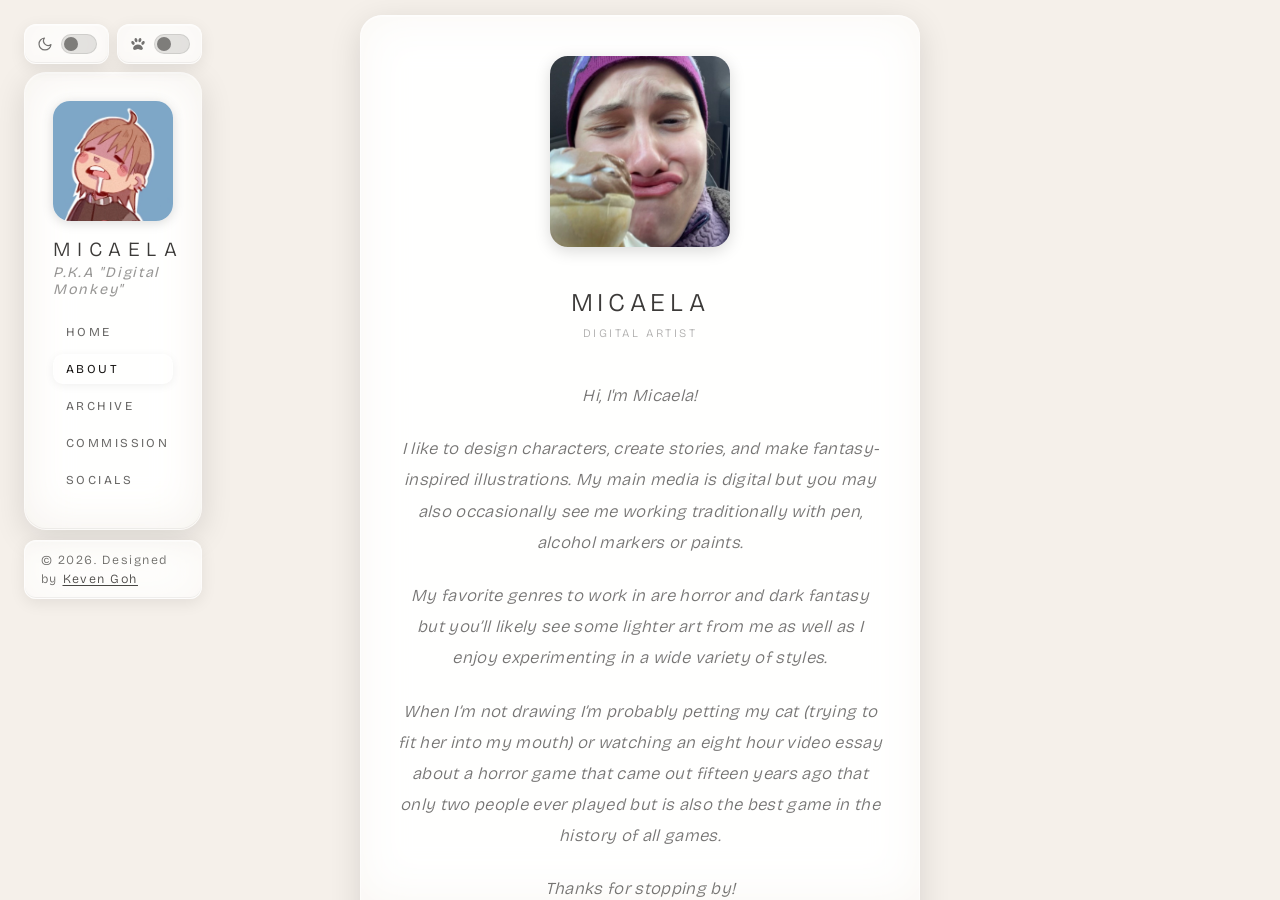
==== commit 9b81e831: "made night bg default" ====
--- a/about.html
+++ b/about.html
@@ -6,7 +6,7 @@
 <title>Micaela — About</title>
 <link rel="stylesheet" href="css/base.css">
 <link rel="stylesheet" href="css/pages.css">
-<script>(function(){var c='';if(localStorage.getItem('theme')==='night')c+=' night';if(localStorage.getItem('cat')==='on')c+=' cat-active';if(c)document.documentElement.className=c.trim();})()</script>
+<script>(function(){var c='';if(localStorage.getItem('theme')==='day')c+=' day';if(localStorage.getItem('cat')==='on')c+=' cat-active';if(c)document.documentElement.className=c.trim();})()</script>
 </head>
 <body>
 
--- a/css/base.css
+++ b/css/base.css
@@ -14,7 +14,7 @@
 html, body {
   width: 100%; height: 100%;
   overflow: hidden;
-  background: var(--bg) url('../assets/bg.png') center / cover no-repeat fixed;
+  background: var(--bg) url('../assets/bg_night.png') center / cover no-repeat fixed;
   font-family: 'Bricolage Grotesque', sans-serif;
   color: var(--text);
 }
@@ -268,10 +268,10 @@
 }
 
 /* ── Day/Night icon swap ── */
-#theme-toggle-icon .sun { display: block; }
-#theme-toggle-icon .moon { display: none; }
-.night #theme-toggle-icon .sun { display: none; }
-.night #theme-toggle-icon .moon { display: block; }
+#theme-toggle-icon .moon { display: block; }
+#theme-toggle-icon .sun { display: none; }
+.day #theme-toggle-icon .moon { display: none; }
+.day #theme-toggle-icon .sun { display: block; }
 
 /* ── Toggle track (shared) ── */
 .toggle-track {
@@ -294,18 +294,18 @@
   transition: left 0.3s ease, opacity 0.3s ease;
 }
 
-/* ── Night mode active state ── */
-.night #theme-toggle .toggle-track {
+/* ── Day mode active state ── */
+.day #theme-toggle .toggle-track {
   background: rgba(44, 40, 36, 0.25);
 }
-.night #theme-toggle .toggle-thumb {
+.day #theme-toggle .toggle-thumb {
   left: 18px;
   opacity: 0.7;
 }
 
-/* ── Night mode background ── */
-html.night, html.night body {
-  background-image: url('../assets/bg_night.png');
+/* ── Day mode background ── */
+html.day, html.day body {
+  background-image: url('../assets/bg.png');
 }
 
 /* ── Cat toggle active state ── */
